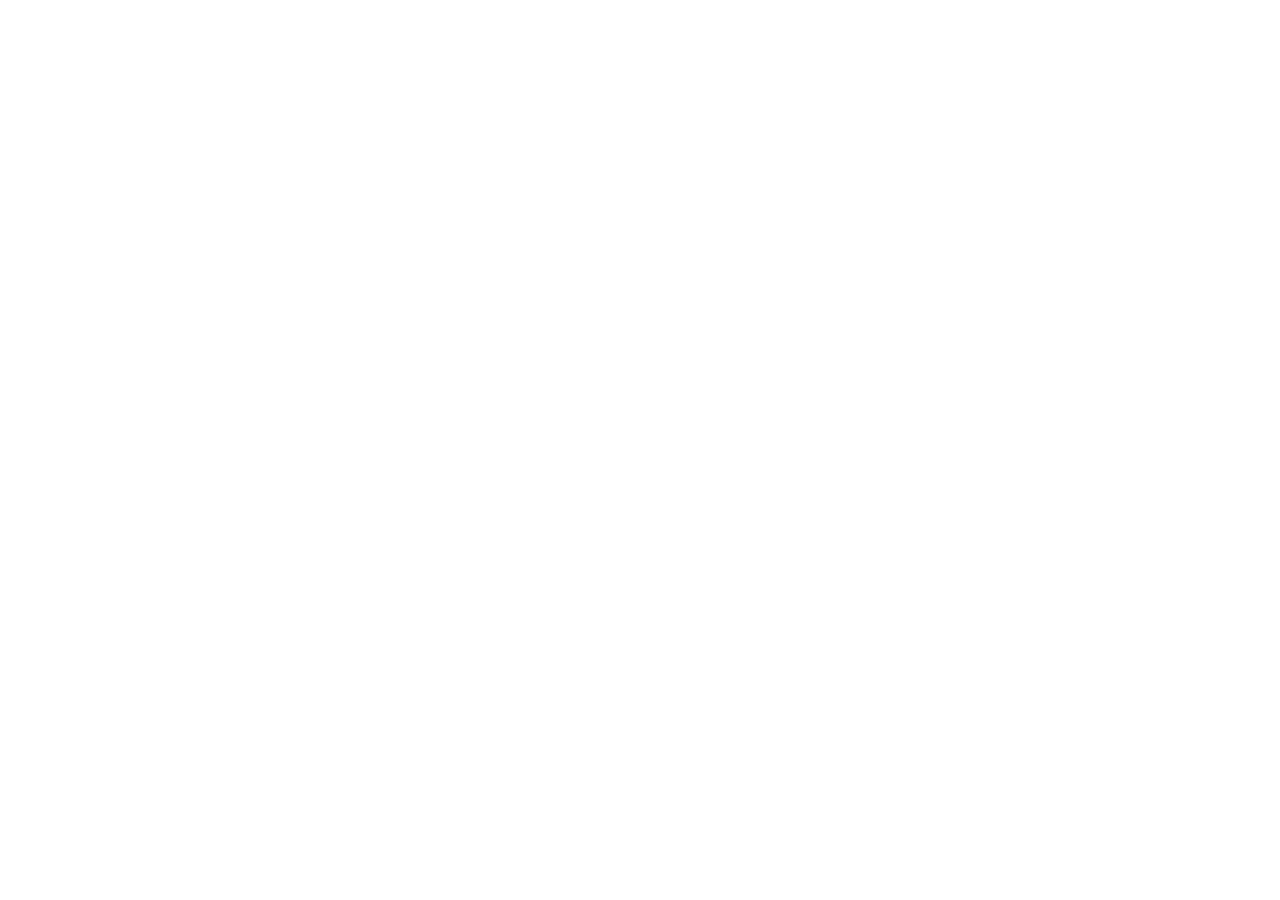
==== about-us/index.html @ 780d24a1 "Add restrained culinary category icons to Tawa menus" ====
<!doctype html><html lang="en"><head><meta charset="UTF-8"/><meta name="viewport" content="width=device-width,initial-scale=1"/><meta name="theme-color" content="#8d221a"/><meta name="description" content="Indian roots. A delicious detour. Explore Tawa Express menus, Indian fusion food and catering in Bridgeport, Connecticut."/><meta name="robots" content="noindex,nofollow"/><link rel="preconnect" href="https://fonts.googleapis.com"/><link rel="preconnect" href="https://fonts.gstatic.com" crossorigin/><link href="https://fonts.googleapis.com/css2?family=Passion+One:wght@400;700&family=Sora:wght@400;500;600;700&display=swap" rel="stylesheet"/><title>Tawa Express · Indian Fusion in Bridgeport</title>  <script type="module" crossorigin src="/tawa-express-redesign/assets/index-DstGvZ-7.js"></script>
  <link rel="stylesheet" crossorigin href="/tawa-express-redesign/assets/index-yvN5nyRz.css">
</head><body><div id="root"></div></body></html>
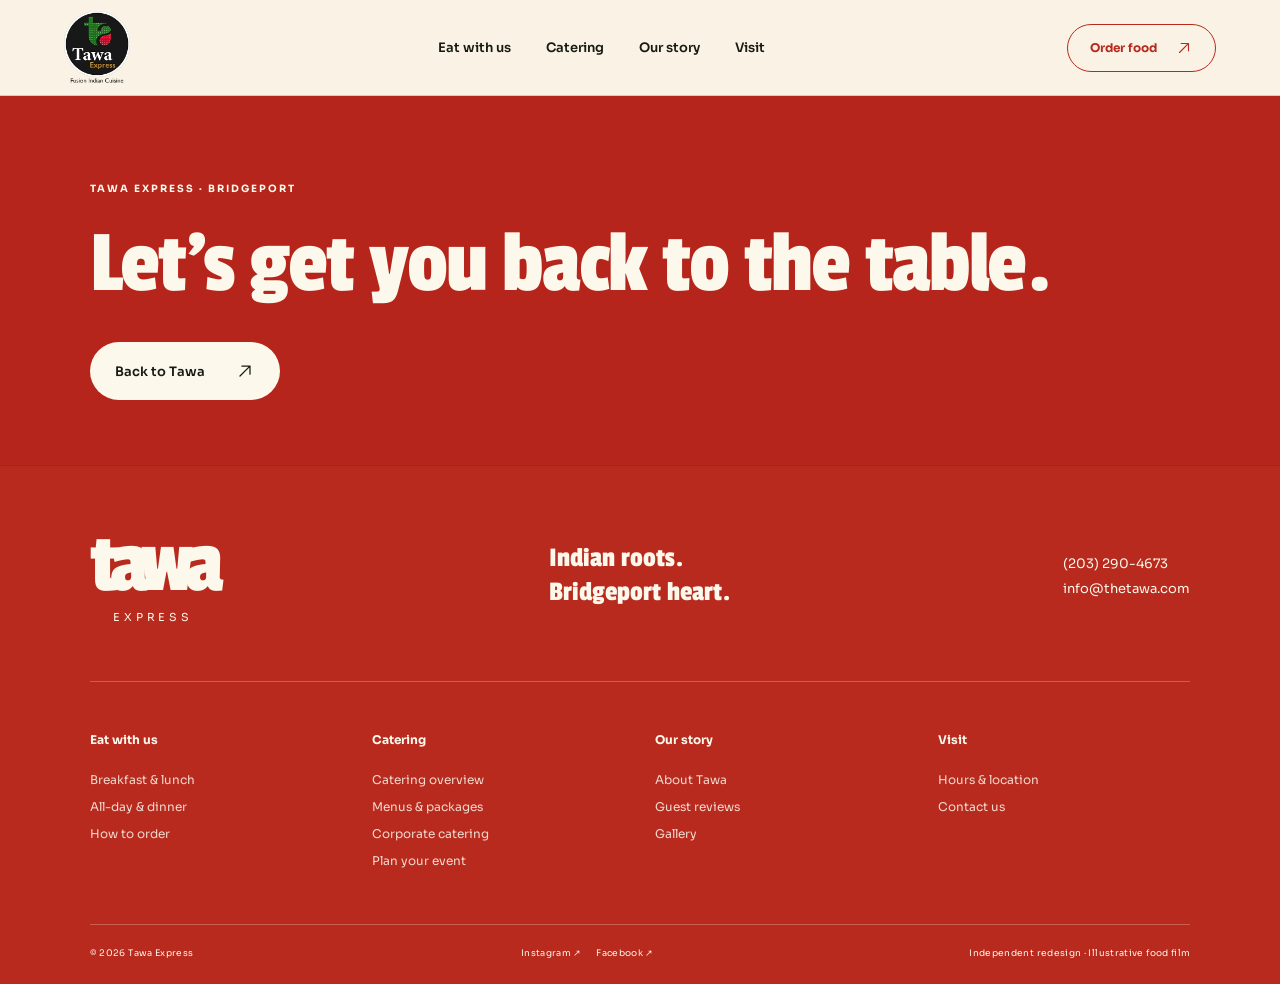
==== commit 2e1ab69f: "Fix reliable mobile scroll film loading" ====
--- a/about-us/index.html
+++ b/about-us/index.html
@@ -1,3 +1,3 @@
-<!doctype html><html lang="en"><head><meta charset="UTF-8"/><meta name="viewport" content="width=device-width,initial-scale=1"/><meta name="theme-color" content="#8d221a"/><meta name="description" content="Indian roots. A delicious detour. Explore Tawa Express menus, Indian fusion food and catering in Bridgeport, Connecticut."/><meta name="robots" content="noindex,nofollow"/><link rel="preconnect" href="https://fonts.googleapis.com"/><link rel="preconnect" href="https://fonts.gstatic.com" crossorigin/><link href="https://fonts.googleapis.com/css2?family=Passion+One:wght@400;700&family=Sora:wght@400;500;600;700&display=swap" rel="stylesheet"/><title>Tawa Express · Indian Fusion in Bridgeport</title>  <script type="module" crossorigin src="/tawa-express-redesign/assets/index-DstGvZ-7.js"></script>
-  <link rel="stylesheet" crossorigin href="/tawa-express-redesign/assets/index-yvN5nyRz.css">
+<!doctype html><html lang="en"><head><meta charset="UTF-8"/><meta name="viewport" content="width=device-width,initial-scale=1"/><meta name="theme-color" content="#8d221a"/><meta name="description" content="Indian roots. A delicious detour. Explore Tawa Express menus, Indian fusion food and catering in Bridgeport, Connecticut."/><meta name="robots" content="noindex,nofollow"/><link rel="preconnect" href="https://fonts.googleapis.com"/><link rel="preconnect" href="https://fonts.gstatic.com" crossorigin/><link href="https://fonts.googleapis.com/css2?family=Passion+One:wght@400;700&family=Sora:wght@400;500;600;700&display=swap" rel="stylesheet"/><title>Tawa Express · Indian Fusion in Bridgeport</title>  <script type="module" crossorigin src="/assets/index-CbA9lvms.js"></script>
+  <link rel="stylesheet" crossorigin href="/assets/index-DuDXjA_7.css">
 </head><body><div id="root"></div></body></html>
--- a/assets/index-DuDXjA_7.css
+++ b/assets/index-DuDXjA_7.css
@@ -0,0 +1 @@
+.guest-proof{position:relative;isolation:isolate;overflow:hidden;padding:62px 4.5% 35px;background:radial-gradient(ellipse at 50% 56%,#eee2c96b,transparent 65%),#fcf8ec;color:#173628;scroll-margin-top:95px}.proof-heading{text-align:center;position:relative;z-index:1}.proof-heading .eyebrow{color:#866349;font-size:11px;margin-bottom:19px;letter-spacing:.24em}.proof-heading h2{font:400 clamp(52px,5.4vw,86px)/.92 "Passion One",Impact,sans-serif;letter-spacing:-.02em;color:#172319}.proof-heading>p:last-child{font-size:16px;line-height:1.6;margin:22px auto 0;max-width:550px;color:#4e4b3e}.proof-mobile-break{display:none}.proof-spice{position:absolute;left:-28px;top:90px;width:185px;height:280px;stroke:#a0804d;stroke-width:1.3;opacity:.24;transform:rotate(15deg);z-index:-1}.proof-stamp{position:absolute;right:5%;top:85px;transform:rotate(8deg);color:#a38050;text-align:center;opacity:.7}.proof-stamp span{font-size:11px;letter-spacing:.05em}.proof-stamp strong{font:400 34px/.95 Passion One,sans-serif;display:block;margin:9px 0}.proof-stamp i{display:block;font-style:normal;font-size:8px;letter-spacing:.16em;border-top:1px solid #a3805055;padding-top:10px}.proof-summary{display:flex;align-items:center;justify-content:center;gap:28px;margin:28px auto 35px;position:relative;z-index:1}.proof-people{display:flex;align-items:center;padding-right:27px;border-right:1px solid #b09c7540}.guest-avatar{display:grid;place-items:center;flex-shrink:0;width:46px;height:46px;border-radius:50%;overflow:hidden;background:#e8deca;color:#173628;font-size:12px;border:2px solid #fcf8ec}.guest-avatar img{width:100%;height:100%;object-fit:cover}.proof-people .guest-avatar+.guest-avatar{margin-left:-12px}.proof-people>span:last-child{font-size:10px;line-height:1.4;margin-left:12px;color:#5b584c}.proof-rating{display:flex;align-items:center;gap:12px;min-height:48px}.proof-star{font-size:29px;color:#bd851b}.proof-rating>strong{font-size:28px;letter-spacing:-.06em}.proof-rating strong small{font-size:11px;letter-spacing:0;margin-left:3px}.proof-rating>span:not(.proof-star){font-size:11px;line-height:1.6}.proof-rating>span small{display:block;font-size:9px;color:#686152}.proof-carousel{position:relative;outline-offset:5px}.proof-deck{display:grid;grid-template-columns:1fr 1.28fr 1fr;gap:24px;align-items:center;max-width:1300px;margin:auto;padding:6px 10px 15px}.guest-card{position:relative;margin:0;border:1px solid #bfae8e45;border-radius:22px;background:#fffdf680;padding:25px 30px;min-width:0;min-height:280px;opacity:.65;transform:scale(.94);transition:transform .45s,opacity .45s,box-shadow .45s}.guest-card.is-active{opacity:1;transform:none;background:#fffdf8;box-shadow:0 14px 50px #6a49210c;padding:30px 37px;min-height:342px;border-color:#c1ac8545}.guest-card-top{display:flex;align-items:center;justify-content:space-between;color:#a16d4f}.guest-card-top>span:last-child{font-size:9px;letter-spacing:.12em}.guest-quote-mark{font:400 62px/.8 Passion One,sans-serif;color:#c16e58}.guest-topic{text-transform:uppercase;font-size:8px!important;letter-spacing:.15em;line-height:1.5!important;margin:14px 0!important;color:#8d573c}.guest-card blockquote{font:500 clamp(20px,1.8vw,28px)/1.35 "Sora",sans-serif;letter-spacing:-.035em;margin:0 0 25px;color:#24352a;min-height:75px}.guest-card.is-active blockquote{font-size:clamp(25px,2.25vw,35px);line-height:1.25;min-height:95px;font-weight:600}.guest-card figcaption{display:flex;align-items:center;gap:12px}.guest-card figcaption strong{font-size:12px;font-weight:600;display:block}.guest-card figcaption div>span{display:block;font-size:10px;margin-top:5px;line-height:1.4;color:#746553}.guest-source{display:flex;align-items:center;justify-content:space-between;border-top:1px solid #bfae8e35;margin-top:20px;padding-top:16px;font-size:10px;min-height:38px;color:#8b3627}.guest-card:not(.is-active) .guest-source{pointer-events:none}.proof-controls{display:flex;justify-content:center;align-items:center;gap:28px;margin:12px 0 20px}.proof-controls>button{width:44px;height:44px;border:1px solid #bfae8e45;border-radius:50%;display:grid;place-items:center;background:#f0e6d2;color:#173628}.proof-controls>button:hover{background:#e5d5b8}.proof-pagination{display:flex;gap:2px}.proof-pagination button{width:32px;height:44px;padding:0;border:0;background:none;display:grid;place-items:center}.proof-pagination span{width:9px;height:9px;border-radius:50%;background:#d9c9aa;transition:transform .2s,background .2s}.proof-pagination [aria-pressed=true] span{background:#b82a1e;transform:scale(1.3)}.proof-footnote{display:flex;justify-content:space-between;align-items:center;gap:30px;border-top:1px solid #b09c7540;padding-top:23px;max-width:1280px;margin:auto}.proof-footnote>p{font-size:10px;max-width:510px;line-height:1.65;color:#716551}.proof-footnote>div{display:flex;gap:25px;flex-shrink:0}.proof-footnote a{display:flex;gap:8px;align-items:center;font-size:11px;min-height:44px;text-decoration:underline;text-underline-offset:4px}.portrait-demo{margin:45px auto 10px;padding:25px;border:2px dashed #a38050;max-width:720px;background:#f5ebd9}.portrait-demo h3{font-size:22px}.portrait-demo p:not(.eyebrow){font-size:13px;margin:16px 0}.portrait-demo img{width:100%;margin:20px 0;border-radius:14px}.portrait-demo small{font-size:11px}@media(prefers-reduced-motion:no-preference){.proof-arrived .is-active{animation:guest-arrival .6s ease both}@keyframes guest-arrival{0%{opacity:.4;translate:0 15px}to{opacity:1;translate:0 0}}}@media(max-width:1000px){.proof-stamp{right:3%;top:120px}.proof-stamp strong{font-size:25px}.proof-spice{width:130px;left:-40px}.proof-deck{gap:12px;padding-inline:0}.guest-card{padding:22px 18px}.guest-card.is-active{padding:28px 25px}.guest-card figcaption{gap:8px}.guest-card figcaption div>span{font-size:9px}}@media(max-width:760px){.guest-proof{padding:42px 0 25px;scroll-margin-top:95px}.proof-heading{padding:0 7%}.proof-heading h2{font-size:clamp(48px,12.6vw,72px)}.proof-heading .eyebrow{font-size:9px;margin-bottom:16px}.proof-heading>p:last-child{font-size:13px;max-width:320px;margin-top:18px}.proof-mobile-break{display:block}.proof-stamp{display:none}.proof-spice{top:110px;left:-57px;width:120px;opacity:.18}.proof-summary{gap:15px;margin:24px auto;flex-wrap:wrap;padding:0 5%}.proof-people{padding-right:15px}.proof-people>.guest-avatar{width:32px;height:32px;font-size:9px}.proof-people>span:last-child{display:none}.proof-rating{gap:8px}.proof-rating>strong{font-size:23px}.proof-star{font-size:23px}.proof-rating>span:not(.proof-star){font-size:9px}.proof-rating>span small{font-size:8px}.proof-rating>svg{display:none}.proof-deck{display:flex;gap:0;position:relative;max-width:100%;padding:8px 0 15px;align-items:center;justify-content:center}.guest-card.is-active{width:85%;min-height:352px;padding:29px 26px;z-index:2;border-radius:19px}.guest-card:not(.is-active){position:absolute;width:85%;min-height:310px;z-index:0;opacity:.38;pointer-events:none}.guest-card.is-before{left:-80%;transform:scale(.96)}.guest-card.is-after{right:-80%;transform:scale(.96)}.guest-card.is-active blockquote{font-size:28px;min-height:100px}.guest-card figcaption div>span{font-size:10px}.guest-topic{font-size:8px!important}.proof-controls{margin-top:8px;gap:23px}.proof-footnote{display:block;margin:0 7%;padding-top:20px}.proof-footnote>p{font-size:10px}.proof-footnote>div{justify-content:space-between;gap:10px;margin-top:12px}.proof-footnote a{font-size:11px}.portrait-demo{margin-inline:6%;padding:20px}.portrait-demo h3{font-size:20px}}@media(max-width:360px){.proof-summary{gap:10px}.proof-people{padding-right:10px}.proof-people>.guest-avatar{width:28px;height:28px}.guest-card.is-active{padding:25px 23px}.guest-card.is-active blockquote{font-size:25px}}@media(prefers-reduced-motion:reduce){.guest-card,.proof-pagination span{transition:none}}.guest-proof{scroll-margin-top:0}.guest-provenance{border-top:1px solid #bfae8e35;margin-top:20px;padding-top:8px}.guest-provenance summary{font-size:10px;min-height:38px;color:#8b3627}.guest-provenance p{font-size:11px;line-height:1.6;margin:10px 0 0}.guest-card:not(.is-active) .guest-provenance{pointer-events:none}:root{font-family:Sora,sans-serif;color:#42251f;background:#faf2e3;font-synthesis:none;--red:#8d221a;--cream:#faf2e3;--line:#42251f30;--serif:"Sora",Arial,sans-serif}*{box-sizing:border-box}html{scroll-behavior:smooth;scroll-padding-top:115px}body{margin:0}a{color:inherit;text-decoration:none}button,input,select,textarea{font:inherit}button,a,input,select,textarea{-webkit-tap-highlight-color:transparent}button{cursor:pointer}button,a{touch-action:manipulation}button{color:inherit}img{display:block;max-width:100%}h1,h2,h3,p{margin:0}p{line-height:1.7}h1,h2,h3{font-weight:500}h1,h2{font-family:var(--serif);letter-spacing:-.055em;line-height:1.05}h2{font-size:clamp(36px,4.5vw,70px)}h3{font-size:23px;line-height:1.3}em{font-weight:500}p+p{margin-top:18px}a:focus-visible,button:focus-visible{outline:3px solid #ce631c;outline-offset:5px}input:focus,textarea:focus,select:focus{outline:2px solid var(--red);outline-offset:3px}.sr-only{position:absolute;width:1px;height:1px;overflow:hidden;clip-path:inset(50%)}.skip{position:fixed;top:-70px;left:20px;background:#fff;padding:14px;z-index:100}.skip:focus{top:10px}.eyebrow{text-transform:uppercase;letter-spacing:.16em;font-size:10px;font-weight:700;margin-bottom:22px;line-height:1.5}.header{height:100px;display:flex;align-items:center;justify-content:space-between;padding:12px 5%;position:sticky;top:0;background:#faf2e3f5;-webkit-backdrop-filter:blur(18px);backdrop-filter:blur(18px);z-index:20;border-bottom:1px solid var(--line)}.brand{width:72px;height:76px;display:flex;align-items:center}.brand img{width:66px;max-height:76px;object-fit:contain}.header nav{display:flex;align-items:center;gap:35px;font-size:13px;font-weight:600}.nav-group{position:relative;padding:22px 0}.dropdown{position:absolute;top:60px;left:-24px;min-width:235px;padding:12px 20px;background:var(--cream);border:1px solid var(--line);box-shadow:0 15px 30px #42251f12;display:none}.dropdown a{padding:13px 0;display:flex;align-items:center;justify-content:space-between;gap:20px;border-bottom:1px solid var(--line);font-size:13px;white-space:nowrap}.dropdown a:last-child{border:0}.nav-group:hover .dropdown,.nav-group:focus-within .dropdown{display:block}.order-link{display:flex;align-items:center;gap:18px;border:1px solid var(--red);border-radius:50px;padding:14px 22px;font-size:12px;font-weight:700;color:var(--red)}.header-actions{display:flex;gap:16px;align-items:center}.menu-toggle{display:none;border:0;background:none;padding:10px}.button{border:0;background:var(--red);color:var(--cream);padding:19px 25px;display:inline-flex;align-items:center;justify-content:space-between;gap:30px;border-radius:40px;font-size:13px;font-weight:600;min-height:54px;transition:background .2s,transform .2s}.button:hover{background:#68160f;transform:translateY(-2px)}.button.light{background:var(--cream);color:var(--red)}.button.light:hover{background:#f2dbb8}.text-link{display:inline-flex;align-items:center;gap:20px;font-size:14px;font-weight:600;border-bottom:1px solid currentColor;padding:10px 0}.hero{padding:24px 5% 0;color:var(--red);overflow:hidden;--progress:0}.hero-top{display:flex;justify-content:space-between;align-items:center}.hero-top .eyebrow{margin:0}.hero-top>span{font-size:11px;letter-spacing:.02em}.hero-stage{position:relative;min-height:650px;height:calc(100svh - 205px);max-height:880px;display:flex;flex-direction:column;justify-content:center}.hero h1{font-size:clamp(72px,8.8vw,146px);line-height:.95;letter-spacing:-.055em;position:relative;z-index:2;max-width:65%;pointer-events:none}.hero h1 em{font-weight:500}.hero-food{position:absolute;width:59%;right:-5%;top:4%;height:87%;display:flex;align-items:center;justify-content:center;transform:translateY(calc(var(--progress)*-50px)) rotate(calc(var(--progress)*-5deg));will-change:transform}.food-ring{position:absolute;width:89%;aspect-ratio:1;background:#eab044;border-radius:50%;opacity:.53;transform:scale(calc(1 + var(--progress)*.08))}.hero-dish{position:relative;width:110%;max-width:none;filter:drop-shadow(0 32px 22px #42251f25);transform:rotate(-13deg) scale(1.12)}.food-caption{position:absolute;bottom:4%;right:8%;display:flex;align-items:center;gap:20px;text-align:left;font-family:var(--serif);font-style:italic;font-size:19px;transform:rotate(5deg)}.hero-bottom{position:relative;z-index:3;margin-top:35px;display:flex;flex-direction:column;align-items:flex-start;gap:22px}.hero-bottom p{font-size:13px;line-height:1.65;color:#593a2d}.hero-rail{border-top:1px solid var(--red);display:flex;align-items:center;justify-content:space-between;gap:18px;padding:22px 0;font-size:11px;text-transform:uppercase;letter-spacing:.1em}.hero-rail a{display:flex;gap:16px;align-items:center}.section{padding:110px 7%}.section-head{display:flex;align-items:flex-end;justify-content:space-between;gap:60px;margin-bottom:50px}.section-head>p{max-width:310px;font-size:14px}.flavors{background:#f4e7d1;border-top:1px solid var(--line)}.flavor-grid{display:grid;grid-template-columns:repeat(3,1fr);gap:24px}.food-card{position:relative;display:block;padding:28px 26px 32px;background:#e8d9bf;min-width:0;overflow:hidden}.tone-1{background:#dfe0c6}.tone-2{background:#ecccae}.item-no{font-size:11px;letter-spacing:.12em}.food-card img{width:100%;height:245px;object-fit:contain;transition:transform .6s}.food-card:hover img{transform:rotate(-5deg) scale(1.055)}.food-card h3{font-family:var(--serif);font-size:27px;letter-spacing:-.04em;max-width:210px}.food-card p{font-size:11px;line-height:1.6;margin-top:10px;max-width:220px}.food-card>div{position:relative}.food-card>div>svg{position:absolute;right:0;top:4px}.menu-row{display:flex;justify-content:space-between;align-items:center;gap:20px;border-top:1px solid var(--line);margin-top:34px;padding-top:24px;font-size:12px}.menu-row a{display:flex;gap:20px;align-items:center;font-weight:600}.story{display:grid;grid-template-columns:1fr 1fr;gap:10%;align-items:center}.story-photo{position:relative;aspect-ratio:.92;overflow:hidden}.story-photo img{width:100%;height:100%;object-fit:cover}.story-photo span{position:absolute;bottom:30px;left:20px;right:20px;text-align:center;color:#fff;font-family:var(--serif);font-size:28px;font-style:italic;text-shadow:0 2px 12px #000;background:#27140d70;padding:10px}.story p:not(.eyebrow){font-size:14px;max-width:460px;margin-top:24px}.story .text-link{margin-top:25px}.catering-feature{position:relative;min-height:700px;display:flex;align-items:center;padding:90px 7%;color:var(--cream);background:#371c11;isolation:isolate}.catering-feature>img{position:absolute;top:0;right:0;bottom:0;left:0;width:100%;height:100%;object-fit:cover;z-index:-2}.catering-feature:after{content:"";position:absolute;top:0;right:0;bottom:0;left:0;background:linear-gradient(90deg,#1d140cef,#20170865 75%);z-index:-1}.catering-feature h2{font-size:clamp(42px,5.4vw,82px)}.catering-feature p:not(.eyebrow){max-width:390px;font-size:14px;margin-top:24px;margin-bottom:32px}.quote{text-align:center;background:#e8d7b8}.quote blockquote{font-family:var(--serif);font-size:clamp(35px,4.2vw,66px);line-height:1.2;letter-spacing:-.035em;max-width:850px;margin:25px auto}.quote p:not(.eyebrow){font-size:11px}.quote a{display:inline-flex;align-items:center;gap:15px;font-size:12px;margin-top:25px}.visit{display:grid;grid-template-columns:1fr 1fr;gap:10%;align-items:center}.visit h2{font-size:clamp(58px,7vw,105px)}.visit-details>div{display:flex;gap:22px;border-bottom:1px solid var(--line);padding:22px 0;font-size:14px}.visit-details>div>svg{margin-top:5px;flex-shrink:0}.visit-details .button{margin-top:27px}.visit-details strong{font-weight:600}footer{background:var(--red);color:var(--cream);padding:65px 7% 25px}.footer-top{display:flex;justify-content:space-between;gap:35px;align-items:center;padding-bottom:60px;border-bottom:1px solid #faf2e344}.footer-wordmark{font-family:var(--serif);font-size:90px;letter-spacing:-.09em;line-height:.75}.footer-wordmark span{display:block;letter-spacing:.34em;font-family:Sora;font-size:11px;text-transform:uppercase;text-align:center;margin-top:14px}.footer-top>p{font-family:var(--serif);font-size:28px;font-style:italic;line-height:1.2}.footer-top>div a{display:block;font-size:13px;margin:8px 0}.footer-links{display:grid;grid-template-columns:repeat(4,1fr);gap:30px;padding:50px 0}.footer-links h3{font-size:12px;margin-bottom:19px;font-weight:700}.footer-links a{display:block;font-size:12px;opacity:.85;padding:6px 0}.fineprint{display:flex;justify-content:space-between;gap:20px;border-top:1px solid #faf2e344;padding-top:22px;font-size:9px;letter-spacing:.04em}.fineprint a{margin-left:12px}.page-intro{padding:85px 7% 65px;border-bottom:1px solid var(--line);background:#f4e7d1}.page-intro h1{font-size:clamp(52px,7.5vw,105px);max-width:1000px;color:var(--red)}.page-intro>p:not(.eyebrow){max-width:620px;margin-top:25px;font-size:16px}.page-intro .button{margin-top:30px}.menu-toolbar{padding:25px 7%;display:flex;justify-content:space-between;gap:30px;border-bottom:1px solid var(--line);align-items:center}.menu-switch{display:flex;gap:22px;font-size:13px}.menu-switch a{padding:12px 0;border-bottom:2px solid transparent}.menu-switch a[aria-current]{border-color:var(--red);font-weight:700}.search input{border:1px solid var(--line);background:none;border-radius:30px;padding:13px 20px;min-width:220px}.meal-tabs{padding:15px 7%;display:flex;gap:12px;flex-wrap:wrap}.meal-tabs button{background:transparent;border:1px solid var(--line);border-radius:30px;padding:10px 18px;text-transform:capitalize;font-size:12px}.meal-tabs button[aria-pressed=true]{background:var(--red);color:var(--cream)}.menu-layout,.package-layout{display:grid;grid-template-columns:220px 1fr;gap:65px;padding:50px 7% 100px}.menu-layout aside,.package-layout aside{align-self:start;position:sticky;top:125px;max-height:calc(100svh - 150px);overflow:auto}.menu-layout aside>a,.package-layout aside>a{display:block;font-size:12px;padding:10px 0;text-transform:capitalize;border-bottom:1px solid var(--line);line-height:1.4}.menu-category{margin-bottom:55px;scroll-margin-top:130px}.category-heading{display:flex;align-items:baseline;gap:15px;border-bottom:2px solid var(--red);padding-bottom:20px;color:var(--red)}.category-heading>span{font-size:11px}.category-heading h2{font-size:35px;letter-spacing:-.035em;text-transform:capitalize}.dish-grid{display:grid;grid-template-columns:1fr 1fr;column-gap:34px}.dish{padding:23px 0;border-bottom:1px solid var(--line)}.dish>div{display:flex;justify-content:space-between;gap:16px}.dish h3{font-size:15px;font-weight:600}.dish span{white-space:nowrap;font-size:14px}.dish p{font-size:12px;margin-top:7px;line-height:1.6;max-width:360px;color:#745a4e}.category-note{font-size:13px;margin:18px 0;max-width:730px}.source-note{font-size:11px;line-height:1.7;color:#745a4e;margin:28px 0;max-width:740px}.wide-photo{height:500px;overflow:hidden}.wide-photo img{width:100%;height:100%;object-fit:cover}.three-columns{display:grid;grid-template-columns:repeat(3,1fr);gap:40px;margin-top:48px}.three-columns article{border-top:1px solid var(--line);padding-top:25px}.three-columns article>span{font-size:11px}.three-columns h3{font-family:var(--serif);font-size:31px;margin:25px 0 15px;letter-spacing:-.035em}.three-columns p{font-size:14px;margin-bottom:20px}.tinted{background:#e8d7b8}.tinted>h2{max-width:700px}.service-list{max-width:850px;margin:40px 0}.service-list details,.order-options details{border-bottom:1px solid var(--line);padding:24px 0}summary{cursor:pointer;list-style:none;display:flex;align-items:center;justify-content:space-between;gap:25px;font-size:19px;font-weight:500}summary::-webkit-details-marker{display:none}details[open] summary svg{transform:rotate(45deg)}details p{font-size:14px;max-width:750px;margin-top:18px}details summary svg{flex-shrink:0;transition:transform .2s}.package-links{display:flex;gap:25px;padding:28px 7%;border-bottom:1px solid var(--line);flex-wrap:wrap;font-size:13px}.package-links a{display:flex;align-items:center;gap:12px}.package-layout{padding-top:60px}.package{border-top:1px solid var(--line);padding:28px 0 38px;scroll-margin-top:125px}.package h2{font-size:35px;text-transform:capitalize;margin-bottom:22px}.package p{font-size:14px;white-space:pre-line;max-width:700px}.package .eyebrow{margin-bottom:10px}.measure{max-width:630px;margin:25px 0}.voices blockquote{margin:0;font-family:var(--serif);font-size:27px;line-height:1.3}.voices cite{display:block;font-family:Sora;font-style:normal;font-size:11px;margin-top:22px}.contact-layout{display:grid;grid-template-columns:1fr 1.3fr;gap:10%}.contact-layout h2{font-size:42px}.contact-layout>div>p:not(.eyebrow){margin-top:30px;font-size:14px}.contact-layout .text-link{display:flex;width:fit-content}.inquiry label{display:block;font-size:12px;font-weight:500}.inquiry input:not([type=checkbox]),.inquiry select,.inquiry textarea{display:block;width:100%;border:0;border-bottom:1px solid #42251f66;background:#f4e7d188;padding:15px 12px;border-radius:0;margin:10px 0 25px;color:inherit}.inquiry textarea{resize:vertical}.form-pair{display:grid;grid-template-columns:1fr 1fr;gap:25px}.inquiry fieldset{border:1px solid var(--line);padding:20px;margin:10px 0 30px;display:grid;grid-template-columns:1fr 1fr;gap:12px}.inquiry legend{font-size:12px;padding:0 8px}.inquiry fieldset label{display:flex;align-items:center;gap:10px;min-height:30px}.inquiry input[type=checkbox]{accent-color:var(--red);width:18px;height:18px}.email-draft{padding:25px;background:#e8d7b8;margin-top:25px}.email-draft pre{white-space:pre-wrap;font-family:inherit;font-size:13px;line-height:1.6}.email-draft p{font-size:12px;margin-top:20px}.photo-grid{display:grid;grid-template-columns:repeat(3,1fr);gap:22px;margin-bottom:40px}.photo-grid button{padding:0;border:0;background:#e8d7b8;position:relative;aspect-ratio:1;overflow:hidden}.photo-grid img{width:100%;height:100%;object-fit:cover;transition:transform .4s}.photo-grid button:hover img{transform:scale(1.04)}.photo-grid svg{position:absolute;bottom:16px;right:16px;color:#fff;filter:drop-shadow(0 1px 3px #000)}.lightbox{position:fixed;top:0;right:0;bottom:0;left:0;background:#1a0d08ee;z-index:100;display:flex;justify-content:center;align-items:center;padding:65px 30px}.lightbox img{max-height:85svh;object-fit:contain}.lightbox button{position:absolute;right:25px;top:20px;color:#fff;background:none;border:0;padding:10px}.order-options{max-width:1050px}.order-options>div{padding:20px 0 45px;border-bottom:1px solid var(--line);margin-bottom:40px}.order-options h2{font-size:40px;margin:15px 0 30px}.order-options .package-links{padding:0;border:0}.order-options p{font-size:14px;margin-top:20px}.mobile-menu{position:fixed;top:0;right:0;bottom:0;left:0;z-index:50;background:var(--red);color:var(--cream);padding:60px 7% 40px;overflow:auto;display:grid;grid-template-columns:1fr 1fr;gap:30px}.mobile-menu>.eyebrow{grid-column:1/-1}.mobile-menu h2{font-size:34px;margin-bottom:14px}.mobile-menu a{display:flex;gap:10px;align-items:center;justify-content:space-between;padding:12px 0;font-size:13px;border-bottom:1px solid #faf2e333}.close-menu{position:absolute;right:20px;top:17px;border:0;background:none;color:inherit;padding:10px}.menu-call{grid-column:1/-1;width:fit-content}[data-reveal]{opacity:1}@media(prefers-reduced-motion:no-preference){[data-reveal]{transition:opacity .75s,transform .75s}[data-reveal]:not(.visible){opacity:.35;transform:translateY(22px)}}@media(min-width:1500px){.hero-stage{min-height:740px}.hero-food{right:0;width:55%}}@media(max-width:1000px){.header nav{gap:22px}.hero-stage{min-height:600px}.hero h1{font-size:10.1vw}.hero-food{width:65%;right:-13%;top:4%}.food-card{padding:20px}.food-card img{height:180px}.food-card h3{font-size:23px;max-width:160px}.food-card>div>svg{width:20px}.section{padding:80px 6%}.section-head{gap:35px}.menu-layout,.package-layout{gap:35px;grid-template-columns:175px 1fr}.dish-grid{grid-template-columns:1fr}.contact-layout{gap:6%}.header .order-link{padding:13px 16px}.three-columns{gap:25px}}@media(max-width:720px){html{scroll-padding-top:90px}.header{height:82px;padding:7px 5%}.brand{width:53px;height:64px}.brand img{max-height:63px;width:52px}.header nav{display:none}.header-actions{gap:6px}.header .order-link{font-size:11px;padding:12px 16px;gap:12px}.menu-toggle{display:block}.hero{padding:20px 5% 0}.hero-top{display:block}.hero-top .eyebrow{font-size:8px;letter-spacing:.12em}.hero-top>span{display:none}.hero-stage{height:auto;min-height:740px;max-height:none;justify-content:flex-start;padding-top:26px}.hero h1{font-size:clamp(60px,15.6vw,100px);max-width:100%;line-height:.96;z-index:3}.hero-food{top:205px;right:-18%;width:107%;height:335px;transform:translateY(calc(var(--progress)*-14px)) rotate(calc(var(--progress)*-5deg))}.hero-dish{width:105%;transform:rotate(-13deg) scale(1)}.food-ring{width:78%}.food-caption{right:18%;bottom:-4px;font-size:14px;gap:14px}.food-caption svg{width:18px}.hero-bottom{margin-top:318px;gap:18px}.hero-bottom p{font-size:12px}.hero-bottom .button{width:100%;justify-content:center}.hero-rail{margin-top:25px;padding:18px 0;font-size:8px;gap:10px;letter-spacing:.03em;flex-wrap:wrap}.hero-rail a{width:100%;justify-content:center;margin-top:7px;padding:6px}.section{padding:65px 6%}.section-head{display:block;margin-bottom:32px}.section-head>p{margin-top:23px;font-size:14px}.eyebrow{font-size:9px;margin-bottom:16px}h2{font-size:40px}.flavor-grid{grid-template-columns:1fr;gap:18px}.food-card{padding:24px;display:grid;grid-template-columns:1fr 1fr;align-items:center;min-height:215px}.food-card .item-no{position:absolute;top:18px;left:20px}.food-card img{width:115%;height:160px;max-width:none;grid-column:1;grid-row:1}.food-card>div{padding-left:15px}.food-card h3{font-size:24px;max-width:150px}.food-card p{font-size:10px;margin-top:13px}.food-card>div>svg{position:static;margin-top:15px}.menu-row{display:block;font-size:11px}.menu-row>a{margin-top:20px;justify-content:space-between;min-height:35px}.story{grid-template-columns:1fr;gap:35px}.story-photo{aspect-ratio:1.12}.story-photo span{font-size:25px}.story p:not(.eyebrow){font-size:14px}.catering-feature{padding:65px 6%;min-height:600px}.catering-feature:after{background:#20140dcc}.catering-feature h2{font-size:45px}.catering-feature p:not(.eyebrow){font-size:14px;max-width:320px}.quote blockquote{font-size:37px}.visit{grid-template-columns:1fr;gap:24px}.visit h2{font-size:62px}.visit-details>div{font-size:13px}.visit-details .button{width:100%}footer{padding:50px 6% 25px}.footer-top{flex-wrap:wrap;gap:32px;padding-bottom:35px}.footer-wordmark{font-size:72px}.footer-top>p{font-size:24px}.footer-top>div{width:100%}.footer-links{grid-template-columns:1fr 1fr;gap:32px;padding:38px 0}.fineprint{flex-wrap:wrap;line-height:1.6;font-size:9px}.fineprint>span:last-child{width:100%}.fineprint a{margin-left:0;margin-right:10px}.page-intro{padding:55px 6% 45px}.page-intro h1{font-size:52px}.page-intro>p:not(.eyebrow){font-size:14px;margin-top:20px}.menu-toolbar{padding:16px 6%;display:block}.menu-switch{justify-content:space-between;gap:12px;font-size:12px}.search input{margin-top:14px;width:100%;min-width:0}.meal-tabs{padding:15px 6%;gap:8px}.meal-tabs button{font-size:11px;padding:10px 12px}.menu-layout,.package-layout{display:block;padding:25px 6% 60px}.menu-layout aside,.package-layout aside{position:static;display:flex;gap:8px;overflow:auto;max-height:none;margin-bottom:40px;padding-bottom:12px;scrollbar-width:thin}.menu-layout aside>.eyebrow,.package-layout aside>.eyebrow{display:none}.menu-layout aside>a,.package-layout aside>a{white-space:nowrap;border:1px solid var(--line);border-radius:30px;padding:11px 15px;font-size:10px}.menu-layout aside>.text-link{display:none}.category-heading{gap:10px;padding-bottom:16px}.category-heading h2{font-size:30px}.dish-grid{grid-template-columns:1fr}.dish{padding:20px 0}.dish h3{font-size:15px}.dish p{font-size:12px}.menu-category{margin-bottom:40px;scroll-margin-top:100px}.wide-photo{height:290px}.three-columns{grid-template-columns:1fr;gap:30px;margin-top:32px}.three-columns h3{margin-top:16px}.three-columns article{padding-top:20px}.service-list{margin-top:30px}summary{font-size:17px}.package-links{padding:20px 6%;gap:18px;font-size:12px}.package h2{font-size:30px}.package{scroll-margin-top:100px}.package p{font-size:13px}.contact-layout{grid-template-columns:1fr;gap:45px}.contact-layout h2{font-size:36px}.form-pair{grid-template-columns:1fr;gap:0}.inquiry fieldset{grid-template-columns:1fr}.photo-grid{grid-template-columns:1fr 1fr;gap:12px}.order-options h2{font-size:34px}.mobile-menu{padding-top:65px;gap:30px 25px}.mobile-menu h2{font-size:30px}.mobile-menu a{font-size:12px;padding:12px 0}.mobile-menu .eyebrow{margin:0}.lightbox{padding:60px 15px}}@media(max-width:720px){.food-caption{display:none}}.package summary{align-items:center}.package summary h2{margin:0;font-size:30px}.package summary .eyebrow{margin:0;flex-shrink:0}.package summary svg{flex-shrink:0}.package[open] summary{margin-bottom:25px}.package[open]{background:#f4e7d150}.package{padding:24px 18px}.package summary h2{flex:1}.package p{margin:10px 0;line-height:1.7}.package-layout aside a:hover{color:var(--red)}@media(prefers-reduced-motion:reduce){html{scroll-behavior:auto}*,*:before,*:after{animation:none!important;transition:none!important}.hero-food,.hero-dish,.food-ring{will-change:auto}.hero-food,.food-card:hover img{transform:none}[data-reveal]{opacity:1;transform:none}}:root{--film-progress:0;--film-release:0;--header-settle:0}.film-home{isolation:isolate}.film-home #root{position:relative;z-index:2}.film-home .film-background{z-index:0;pointer-events:none;height:100%;min-height:100svh}.film-background *{pointer-events:none}.film-stage{z-index:1;isolation:isolate}.film-copy,.film-rail,.film-scroll-hint,.motion-choice{z-index:3}.film-home main>section:not(.film-runway){position:relative;z-index:2}h1,h2{font-weight:600}.film-copy h1{font-weight:600!important;letter-spacing:-.055em}.film-home .film-copy h1 em{font-style:normal;color:#fff3df}.film-home{background:#1b1511}.film-home .header{position:fixed;left:0;top:0;width:100%;height:calc(116px - var(--header-settle)*32px);background:rgba(34,27,23,calc(var(--header-settle)*.97));color:#fff5e5;border-color:rgba(255,237,208,calc(var(--header-settle)*.18));-webkit-backdrop-filter:none;backdrop-filter:none;padding-top:8px;padding-bottom:8px}.film-home .brand{width:calc(78px - var(--header-settle)*20px);height:calc(90px - var(--header-settle)*22px);background:#faf2e3;border-radius:3px;justify-content:center;padding:4px}.film-home .brand img{width:100%;height:100%;object-fit:contain}.film-home .header nav{display:none}.film-home .menu-toggle{display:flex;align-items:center;gap:9px;border:1px solid #fff3df80;border-radius:30px;padding:12px 20px}.film-home .menu-toggle:after{content:"Menu";font-size:12px}.film-home .order-link{border:0;color:#fff3df;padding:14px 0}.film-background{position:fixed;top:0;right:0;bottom:0;left:0;width:100%;height:100svh;background:#17120f;z-index:0;pointer-events:none;overflow:hidden}.film-poster,.tawa-film,.film-grade{position:absolute;top:0;right:0;bottom:0;left:0;width:100%;height:100%;object-fit:cover;object-position:67% center}.tawa-film,.film-poster{filter:blur(calc(var(--film-release)*16px));transform:scale(calc(1 + var(--film-release)*.055))}.film-grade{background:linear-gradient(90deg,#120d09b0,#120d0960 42%,#120d0908 72%),linear-gradient(0deg,#130d0ac9 0%,transparent 45%,#130d0935 100%);opacity:calc(.82 + var(--film-release)*.18)}.film-runway{height:350svh;position:relative;color:#fff3df}.film-stage{height:100svh;min-height:640px;position:sticky;top:0;overflow:hidden}.film-copy{position:absolute;left:7%;top:25%;width:65%;max-width:900px}.film-copy .eyebrow{font-size:10px;letter-spacing:.2em;color:#e5c092;margin-bottom:28px}.film-copy h1{font-size:clamp(64px,7.8vw,128px);line-height:.98;letter-spacing:-.05em;font-weight:500}.film-copy h1 em{color:#e8ba80}.film-deck{font-size:16px;line-height:1.65;margin-top:28px;color:#eee3d3}.film-actions{display:flex;gap:30px;align-items:center;margin-top:30px}.film-actions .button{background:#f0d1a0;color:#302017;border-radius:3px;font-size:12px;padding:18px 24px}.film-actions .button:hover{background:#ffe3b7}.film-secondary{display:flex;align-items:center;gap:16px;font-size:12px;border-bottom:1px solid #faf2e355;padding:12px 0}.film-reveal{opacity:var(--reveal,0);transform:translateY(calc((1 - var(--reveal,0))*28px));will-change:opacity,transform;visibility:hidden}.film-rail{position:absolute;bottom:0;left:7%;right:7%;display:grid;grid-template-columns:repeat(3,1fr);border-top:1px solid #fff0d34a;min-height:92px}.film-rail>a{display:flex;gap:18px;align-items:center;padding:20px 25px;font-size:13px;border-right:1px solid #fff0d32a}.film-rail>a:first-child{padding-left:0}.film-rail>a:last-child{border:0;padding-right:0}.film-rail small{font-size:9px;color:#dcb585}.film-rail svg{margin-left:auto;flex-shrink:0}.film-scroll-hint{position:absolute;bottom:115px;left:7%;display:flex;align-items:center;gap:20px;font-size:10px;letter-spacing:.06em;opacity:calc(1 - var(--film-progress)*.7);padding:12px 0}.film-track{position:absolute;bottom:0;left:0;right:0;height:2px;background:#ffefd115}.film-track span{display:block;height:100%;width:calc(var(--film-progress)*100%);background:#e4b87d}.film-home main{position:relative;z-index:1}.film-home footer{position:relative;z-index:1;background:#53291d}.film-home .flavors{position:relative;background:#251b15e8;color:#fff0dc;border:0}.film-home .flavors .section-head{padding-bottom:45px;border-bottom:1px solid #fff1db35}.film-home .flavors .eyebrow{color:#dfb886}.film-home .food-card{background:transparent;border-right:1px solid #fff1db30;padding:0 28px 15px 0}.film-home .food-card:last-child{border:0}.film-home .food-card img{height:270px;filter:drop-shadow(0 20px 15px #0004)}.film-home .food-card h3{font-size:29px}.film-home .food-card p{color:#d6c2ae}.film-home .item-no{color:#dfb886}.film-home .menu-row{border-color:#fff1db35}.film-home .story{background:#efe2cc}.film-home .story-photo{aspect-ratio:1.05}.film-home .story-photo span{display:none}.film-home .catering-feature{min-height:680px}.film-home .quote{background:#dfc9a7}.film-home .visit{background:#f4e8d5}.film-home .flavors .section-head p{color:#d7c5b2}.film-home .mobile-menu{background:#352219}.film-runway.reduced{height:100svh;min-height:740px}.film-runway.reduced .film-stage{position:relative;height:100%;min-height:740px}.motion-choice{position:absolute;right:7%;bottom:118px;display:flex;gap:10px;align-items:center;font-size:10px;background:#1b151180;border:1px solid #fff0db50;color:#fff0db;padding:12px 15px;border-radius:4px}.film-home .skip:focus{color:#2d2015}@media(min-width:1600px){.film-copy{top:27%}}@media(max-width:900px){.film-copy{top:23%;width:78%}.film-copy h1{font-size:9vw}.film-home .food-card img{height:190px}.film-rail>a{padding:18px 16px;font-size:11px;gap:10px}.film-actions{gap:20px}.film-rail{left:6%;right:6%}}@media(max-width:720px){.film-home .header{height:calc(94px - var(--header-settle)*20px);padding:10px 5%}.film-home .brand{width:calc(56px - var(--header-settle)*9px);height:calc(70px - var(--header-settle)*13px)}.film-home .header-actions{gap:16px}.film-home .order-link{font-size:10px;gap:8px}.film-home .menu-toggle{padding:10px 12px}.film-home .menu-toggle:after{font-size:10px}.film-home .menu-toggle svg{width:18px}.film-poster,.tawa-film{object-position:68% center}.film-runway{height:330svh}.film-stage{min-height:650px}.film-copy{left:6%;right:6%;top:19%;width:auto}.film-copy .eyebrow{font-size:8px;letter-spacing:.12em;max-width:250px;margin-bottom:20px}.film-copy h1{font-size:clamp(44px,12vw,65px);line-height:1.06;text-shadow:0 2px 30px #120d0970}.film-grade{background:linear-gradient(0deg,#110c09f2,#110c0940 39%,#110c0985 75%,#110c0930)}.film-deck{font-size:13px;margin-top:20px;line-height:1.6}.film-actions{margin-top:22px;gap:18px;align-items:flex-start;flex-direction:column}.film-actions .button{padding:15px 20px;font-size:11px;min-height:48px}.film-secondary{font-size:11px;padding:8px 0}.film-rail{min-height:94px;gap:0;left:6%;right:6%}.film-rail>a{font-size:10px;padding:17px 10px;display:block;line-height:1.5}.film-rail small{display:block;margin-bottom:8px}.film-rail svg{display:none}.film-scroll-hint{bottom:106px;left:6%;font-size:9px}.film-home .food-card{border-right:0;border-bottom:1px solid #fff1db30;padding:10px 0 25px;grid-template-columns:1fr 1fr;min-height:230px}.film-home .food-card .item-no{left:0;top:0}.film-home .food-card img{height:190px}.film-home .food-card h3{font-size:27px}.film-home .food-card p{font-size:11px}.film-home .flavor-grid{gap:25px}.film-home .flavors .section-head{padding-bottom:30px}.film-home .catering-feature{min-height:570px}.motion-choice{right:6%;bottom:152px;font-size:9px;max-width:180px}.film-runway.reduced,.film-runway.reduced .film-stage{min-height:760px}.film-runway.reduced .film-copy{top:140px}}@media(max-height:720px)and (min-width:721px){.film-copy{top:20%}.film-copy h1{font-size:74px}.film-deck{font-size:13px;margin-top:18px}.film-actions{margin-top:20px}.film-copy .eyebrow{margin-bottom:18px}.film-rail{min-height:75px}.film-scroll-hint{bottom:85px}}@media(prefers-reduced-motion:reduce){.film-reveal{will-change:auto}.film-home .food-card:hover img{transform:none}}@media(max-width:720px){.film-home .film-runway:not(.reduced){height:260svh}.film-home .film-grade{background:linear-gradient(90deg,#110c09a6,#110c0940),linear-gradient(0deg,#110c09e8,transparent 45%,#110c0950)}.film-copy{isolation:isolate}.film-deck{color:#fff!important}.film-home .film-secondary{background:#19120ec9;padding:10px 12px;border-radius:3px}.film-home .film-copy h1{font-size:clamp(34px,9.8vw,52px)}.film-home .film-scroll-hint{opacity:1}.film-home .film-scroll-hint:focus-visible{outline:2px solid white}}@media(max-width:720px){.film-poster,.tawa-film{object-position:82% center}.film-stage{min-height:0}.film-copy{top:18%}.film-copy h1{font-size:clamp(40px,11vw,60px)}.film-deck{margin-top:16px}.film-actions{margin-top:18px;gap:12px}}@media(max-width:720px)and (max-height:740px){.film-copy{top:20%}.film-copy .eyebrow{margin-bottom:12px}.film-copy h1{font-size:40px}.film-deck{font-size:11px;margin-top:12px}.film-actions{flex-direction:row;gap:15px;margin-top:14px}.film-actions .button{padding:12px;font-size:10px}.film-secondary{font-size:10px;max-width:120px}.film-rail{min-height:80px}.film-scroll-hint{bottom:85px}}:root{--red:#b82a1e;--cream:#fcf8ec;--serif:"Passion One",Impact,sans-serif;font-family:Sora,Arial,sans-serif;color:#171b14;background:var(--cream)}h1,h2,.film-title{font-family:Passion One,Impact,sans-serif;font-weight:400;letter-spacing:-.025em}h3{font-family:Sora,Arial,sans-serif}em{font-style:normal}p{line-height:1.65}.eyebrow{font-family:Sora,Arial,sans-serif;letter-spacing:.2em}.button{border-radius:40px}.section{padding:80px 4.7%}.header{height:96px}.film-home .header{height:calc(104px - var(--street-header,0)*20px);background:rgba(110,20,13,calc(var(--street-header,0)*.98));border:0;padding:10px 4.7%;-webkit-backdrop-filter:none;backdrop-filter:none}.film-home .brand{width:74px;height:82px;padding:0;background:transparent;transition:none}.film-home .brand img{object-fit:contain}.film-home .header-actions{gap:20px}.film-home .order-link{background:var(--cream);color:#171b14;border-radius:40px;padding:15px 25px;min-height:48px;font-size:13px}.film-home .header nav{display:flex;font-size:13px;gap:28px}.film-home .header nav .nav-group{padding:18px 0}.film-home .dropdown{background:var(--cream);color:#171b14}.film-home .menu-toggle{display:none}.film-home .mobile-menu{background:#a92319}.street-hero{position:relative;overflow:hidden;min-height:700px;height:min(850px,100svh);background:#ae2218;color:var(--cream);padding:120px 4.7% 85px;isolation:isolate}.street-scene{position:absolute;top:0;right:0;bottom:0;left:0;width:100%;height:100%;object-fit:cover;object-position:center;z-index:-1;transform:translateY(calc(var(--street-progress,0)*22px)) scale(1.035);will-change:transform}.street-intro{position:relative;width:49%;max-width:700px}.street-intro>.eyebrow{position:absolute;top:-87px;left:115px;white-space:nowrap;font-size:10px;line-height:1.8;margin:0}.street-intro h1{font-size:clamp(76px,8.5vw,132px);line-height:.88;letter-spacing:-.028em}.street-deck{max-width:500px;font-size:16px;margin-top:22px}.street-actions{display:flex;gap:20px;align-items:center;margin-top:23px}.street-actions .button{background:var(--cream);color:#171b14;min-height:55px;font-size:14px;padding:17px 27px;gap:35px}.street-catering{display:flex;align-items:center;justify-content:space-between;gap:30px;border:1px solid var(--cream);border-radius:40px;padding:17px 25px;font-size:14px;min-height:55px}.street-rail{position:absolute;bottom:24px;left:4.7%;right:4.7%;display:flex;align-items:center;border-top:1px solid #fff6df90;padding-top:18px;gap:0;font-size:12px}.street-rail>a{padding:0 28px;border-right:1px solid #fff6df75}.street-rail>a:first-child{padding-left:0}.street-rail>a:last-child{margin-left:auto;border:0;display:flex;gap:15px;align-items:center}.film-home .flavors{background:var(--cream);color:#171b14;padding-top:34px}.film-home .flavors .section-head{border:0;padding:0;margin-bottom:30px;align-items:center;gap:60px}.flavors .section-head .eyebrow{display:none}.flavors h2{font-size:clamp(40px,4.6vw,72px);line-height:1}.film-home .flavors .section-head p{color:#262b25;max-width:460px;font-size:14px}.film-home .flavor-grid{grid-template-columns:1fr 1fr;gap:26px}.film-home .food-card{position:relative;height:330px;padding:0;border:0;border-radius:12px;overflow:hidden;display:block;background:#171b14}.film-home .food-card img{width:100%;height:100%;object-fit:cover;filter:brightness(.77);transition:transform .6s,filter .6s}.film-home .food-card:hover img{transform:scale(1.035);filter:brightness(.9)}.film-home .food-card>div{position:absolute;left:28px;bottom:24px;right:28px;color:var(--cream);text-shadow:0 2px 15px #000}.film-home .food-card h3{font-family:Passion One,Impact,sans-serif;font-size:36px;line-height:1.1}.film-home .food-card p{color:var(--cream);font-size:12px}.film-home .food-card svg{position:absolute;right:0;bottom:4px}.film-home .item-no{display:none}.film-home .menu-row{border-color:#171b1430;margin-top:28px;padding-top:22px;font-size:12px}.film-home .story{background:var(--cream)}.film-home .story h2,.film-home .catering-feature h2{font-size:clamp(48px,5.5vw,80px)}.film-home .quote{background:#b6251b;color:var(--cream)}.quote blockquote{font-family:Passion One,Impact,sans-serif;font-size:clamp(38px,5vw,68px);line-height:1.08}.film-home .visit{background:var(--cream)}.film-home footer{background:#173628;color:var(--cream)}.film-runway{height:250svh}.film-home .film-copy{top:23%;width:55%}.film-title{font-size:clamp(58px,6.3vw,94px);line-height:.95}.film-home .film-background{background:#17120f}.film-home .film-runway .eyebrow{color:#f3d0a1}.film-home .film-actions .button{border-radius:40px}.film-home .film-copy .film-deck{font-size:14px}.page-intro{background:#b6251b;color:var(--cream)}.page-intro h1{font-size:clamp(58px,7vw,105px);max-width:1000px}.page-intro .button{background:var(--cream);color:#171b14}.category-heading h2,.package h2{letter-spacing:0;font-size:40px}.menu-category,.package{scroll-margin-top:110px}.footer-wordmark{font-family:Passion One,Impact,sans-serif}[data-reveal]{transition:opacity .65s ease,transform .65s cubic-bezier(.2,.7,.2,1)}.street-hero{height:700px}.film-home .flavors h2{font-size:clamp(42px,5.4vw,78px)}.street-scene img{width:100%;height:100%;object-fit:cover;object-position:center}.page-intro h1{color:var(--cream)}@media(min-width:721px){.film-home .food-card{height:250px}.film-home .food-card:last-child img{object-position:75% 66%;transform:scale(1.2)}.film-home .food-card:last-child:hover img{transform:scale(1.23)}}@media(min-width:721px)and (max-height:760px){.street-hero{height:700px}.street-intro h1{font-size:108px}.street-deck{font-size:14px}}@media(max-width:1050px){.film-home .header nav{display:none}.film-home .menu-toggle{display:flex}.street-intro{width:56%}.street-intro h1{font-size:clamp(76px,9vw,100px)}.street-deck{font-size:14px}.street-intro>.eyebrow{left:95px}.street-actions{gap:12px}.street-actions .button,.street-catering{padding:15px 20px;font-size:12px;gap:20px}.film-home .flavors .section-head{gap:30px}}@media(max-width:720px){.section{padding:55px 6%}.film-home .header{height:80px;padding:8px 6%}.film-home .brand{width:48px;height:60px}.film-home .header-actions{gap:10px}.film-home .order-link{font-size:10px;padding:12px 15px;gap:12px;min-height:44px}.film-home .menu-toggle{padding:11px;border:1px solid #fff5e380}.street-hero{height:auto;min-height:890px;padding:112px 6% 108px;background:#b32318}.street-scene{height:52%;top:48%;object-position:75% center;transform:scale(1.02);will-change:auto;opacity:1}.street-intro{width:100%;max-width:none}.street-intro>.eyebrow{position:static;white-space:normal;font-size:8px;line-height:1.7;margin-bottom:18px;letter-spacing:.15em}.street-intro>.eyebrow br{display:none}.street-intro h1{font-size:clamp(58px,14.8vw,98px);line-height:.9;letter-spacing:-.02em}.street-deck{font-size:12px;max-width:330px;margin-top:18px}.street-actions{gap:12px;margin-top:20px}.street-actions .button,.street-catering{font-size:11px;padding:14px 19px;min-height:48px;gap:15px}.street-rail{bottom:24px;left:6%;right:6%;font-size:10px;padding-top:16px;justify-content:space-between}.street-rail>a{padding:0 12px}.street-rail>a:last-child{display:none}.street-rail>a:nth-child(3){border:0;padding-right:0}.film-home .flavors{padding-top:35px}.film-home .flavors .section-head{display:block;margin-bottom:25px}.flavors h2{font-size:42px}.film-home .flavors .section-head p{margin-top:16px;font-size:12px}.film-home .flavor-grid{grid-template-columns:1fr;gap:18px}.film-home .food-card{height:270px;min-height:0}.film-home .food-card img{height:100%;width:100%}.film-home .food-card>div{left:22px;right:22px;bottom:22px}.film-home .food-card h3{font-size:32px}.film-home .food-card p{font-size:11px}.film-home .menu-row{font-size:11px;line-height:1.7;gap:18px}.film-home .film-runway:not(.reduced){height:220svh}.film-home .film-copy{top:19%;width:auto}.film-title{font-size:clamp(48px,12vw,65px);line-height:.95}.film-home .film-copy .film-deck{font-size:12px}.film-home .story h2,.film-home .catering-feature h2{font-size:48px}.page-intro h1{font-size:54px}.category-heading h2,.package h2{font-size:32px}.film-home .film-runway.reduced .film-stage{min-height:760px}}@media(prefers-reduced-motion:reduce){.street-scene{transform:none}.food-card img,[data-reveal]{transition:none!important}[data-reveal]{opacity:1;transform:none}}@media(max-width:720px){.street-scene{right:0;bottom:0;left:0;top:0;width:100%;height:100%;transform:none}.street-scene img{object-position:center}.street-hero{background:#ae2218}}@media(max-width:360px){.street-intro h1{font-size:47px}.street-actions .button,.street-catering{font-size:10px;padding:13px 14px;gap:10px;white-space:nowrap}.street-actions svg{width:18px}.street-hero{min-height:850px}}.street-intro h1 span{display:block}.motion-opt-in{position:fixed;right:18px;bottom:18px;z-index:30;background:#fcf8ec;color:#171b14;border:1px solid #171b1430;border-radius:30px;padding:12px 18px;font:11px Sora,sans-serif;box-shadow:0 4px 20px #0002}.motion-enabled .street-scene{transform:translateY(calc(var(--street-progress,0)*42px)) scale(calc(1.035 + var(--street-progress,0)*.035))}.motion-enabled .street-intro h1 span{transform:translateY(calc(var(--street-progress,0)*-22px));will-change:transform}.motion-enabled .street-intro h1 span:nth-child(2){transform:translate(calc(var(--street-progress,0)*12px),calc(var(--street-progress,0)*-14px))}.motion-enabled .street-intro h1 span:nth-child(3){transform:translate(calc(var(--street-progress,0)*24px),calc(var(--street-progress,0)*-6px))}.motion-enabled .flavors .section-head h2{transform:translateY(calc((1 - var(--arrival,1))*28px));opacity:calc(.6 + var(--arrival,1)*.4)}.motion-enabled .film-home .food-card{transform:translateY(calc((1 - var(--arrival,1))*65px)) rotate(calc((1 - var(--arrival,1))*-1.4deg));opacity:calc(.5 + var(--arrival,1)*.5);transition:none!important}.motion-enabled .film-home .food-card:nth-child(2){transform:translateY(calc((1 - var(--arrival,1))*95px)) rotate(calc((1 - var(--arrival,1))*1.4deg))}.motion-enabled .story-photo{overflow:hidden}.motion-enabled .story-photo img{transform:translateY(calc(var(--travel,0)*25px)) scale(1.08)}.motion-enabled .catering-feature{overflow:hidden}.motion-enabled .catering-feature>img{transform:translateY(calc(var(--travel,0)*25px)) scale(1.08)}.motion-enabled .quote blockquote{transform:translateY(calc((1 - var(--arrival,1))*28px)) scale(calc(.97 + var(--arrival,1)*.03));opacity:calc(.55 + var(--arrival,1)*.45)}.motion-enabled .menu-row:before{content:"";display:block;position:absolute;inset:0 0 auto;height:1px;background:currentColor;transform:scaleX(var(--arrival,1));transform-origin:left}.menu-row{position:relative}.motion-enabled .flavors .menu-row{border-top-color:transparent}.motion-enabled [data-reveal]{transition:opacity .7s ease,transform .7s cubic-bezier(.2,.7,.2,1)!important}.motion-enabled .header:after{content:"";position:absolute;left:0;bottom:0;width:100%;height:2px;background:#e7c879;transform:scaleX(var(--reading-progress,0));transform-origin:left;pointer-events:none}@media(max-width:720px){.motion-enabled .street-scene{transform:translateY(calc(var(--street-progress,0)*18px)) scale(1.025)}.motion-enabled .street-intro h1 span:nth-child(2){transform:translateY(calc(var(--street-progress,0)*-12px))}.motion-enabled .street-intro h1 span:nth-child(3){transform:translateY(calc(var(--street-progress,0)*-5px))}.motion-enabled .film-home .food-card,.motion-enabled .film-home .food-card:nth-child(2){transform:translateY(calc((1 - var(--arrival,1))*38px))}.motion-opt-in{font-size:10px;right:12px;bottom:12px}}.street-film-background{position:fixed;top:0;right:0;bottom:0;left:0;z-index:0;pointer-events:none;overflow:hidden;background:#ad2419}.street-film-background>img,.street-film-background>video{position:absolute;top:0;right:0;bottom:0;left:0;width:100%;height:100%;object-fit:cover;object-position:center;filter:blur(calc(var(--film-release,0)*16px));transform:scale(calc(1 + var(--film-release,0)*.06))}.street-mobile-frame{display:none}.street-film-shade{position:absolute;top:0;right:0;bottom:0;left:0;background:linear-gradient(90deg,#6e130c30,transparent 65%)}.street-runway{height:310svh;position:relative;color:var(--cream)}.film-home main>.street-runway{position:relative;z-index:1}.street-runway .street-hero{position:sticky;top:0;height:100svh;min-height:0;padding:0;background:transparent;overflow:hidden;isolation:isolate}.street-runway .street-intro{position:absolute;left:4.7%;top:23%;width:49%;max-width:700px}.street-runway .street-intro>.eyebrow{position:static;margin:0 0 22px;font-size:10px;white-space:normal}.street-runway .street-intro h1{font-size:clamp(70px,8.3vw,132px)}.street-runway .street-reveal,.motion-enabled .street-runway .street-intro h1 span{opacity:var(--reveal,0);transform:translateY(calc((1 - var(--reveal,0))*30px));visibility:hidden;transition:none;will-change:transform,opacity}.street-runway .street-intro h1 span:nth-child(2){transform:translate(calc((1 - var(--reveal,0))*-28px))}.street-runway .street-intro h1 span:nth-child(3){transform:translateY(calc((1 - var(--reveal,0))*22px)) scale(calc(.96 + var(--reveal,0)*.04));transform-origin:left}.street-runway .street-rail{bottom:25px}.street-scroll-cue{position:absolute;bottom:90px;left:4.7%;font-size:10px;letter-spacing:.08em;display:flex;gap:20px;align-items:center;padding:12px 0;opacity:calc(1 - var(--street-progress,0)*.5)}.street-scroll-cue span{font-size:20px}.street-runway.reduced{height:100svh;min-height:680px}.street-runway.reduced .street-hero{position:relative;height:100%;min-height:680px}.street-runway.reduced .street-reveal{will-change:auto}.film-home .brand{width:calc(74px - var(--street-header,0)*14px);height:calc(82px - var(--street-header,0)*14px)}.motion-enabled .story>div:last-child{transform:translate(calc((1 - var(--arrival,1))*32px));opacity:calc(.4 + var(--arrival,1)*.6)}.motion-enabled .story-photo{clip-path:inset(calc((1 - var(--arrival,1))*12%) 0 0 0)}.motion-enabled .catering-feature>div{transform:translateY(calc((1 - var(--arrival,1))*34px));opacity:calc(.4 + var(--arrival,1)*.6)}.motion-enabled .visit h2{transform:translateY(calc((1 - var(--arrival,1))*25px))}.motion-enabled .visit-details>div{transform:translateY(calc((1 - var(--arrival,1))*24px));opacity:calc(.45 + var(--arrival,1)*.55)}.motion-enabled .visit-details>div:nth-child(2){transform:translateY(calc((1 - var(--arrival,1))*40px))}.motion-enabled .visit-details>div:nth-child(3){transform:translateY(calc((1 - var(--arrival,1))*56px))}@media(max-width:720px){.street-runway{height:290svh}.street-runway .street-intro{left:6%;right:6%;top:16%;width:auto}.street-runway .street-intro h1{font-size:clamp(45px,12.8vw,78px)}.street-runway .street-intro>.eyebrow{font-size:8px;margin-bottom:16px}.street-runway .street-deck{font-size:11px;max-width:310px;margin-top:16px}.street-runway .street-actions{margin-top:16px}.street-film-background>img,.street-film-background>video{object-position:82% center}.street-film-shade{background:linear-gradient(180deg,#941b12e8 0%,#941b12e0 39%,#941b1270 59%,transparent 74%,#5c100bc9 100%)}.street-scroll-cue{left:6%;bottom:73px;font-size:9px}.street-runway .street-rail{font-size:10px;bottom:22px}.film-home .header{height:calc(90px - var(--street-header,0)*14px)}.film-home .brand{width:calc(53px - var(--street-header,0)*7px);height:calc(66px - var(--street-header,0)*10px)}.motion-enabled .story>div:last-child{transform:translateY(calc((1 - var(--arrival,1))*22px))}}@media(max-height:740px){.street-runway .street-intro{top:18%}.street-runway .street-intro h1{font-size:clamp(44px,7.8vw,90px)}.street-runway .street-intro>.eyebrow{margin-bottom:14px}.street-runway .street-deck{margin-top:14px;font-size:12px}.street-runway .street-actions{margin-top:14px}}@media(max-width:720px)and (max-height:740px){.street-runway .street-intro{top:17%}.street-runway .street-intro h1{font-size:clamp(42px,12.5vw,65px)}.street-runway .street-deck{font-size:10px}.street-runway .street-actions .button,.street-runway .street-catering{padding:12px 14px;min-height:44px;font-size:10px}}@media(max-width:720px){.street-film-background>.street-poster,.street-film-background>video{display:none}.street-film-background>.street-mobile-frame{display:block;top:30%;height:70%;object-position:82% center;mask-image:linear-gradient(180deg,transparent,black 18%);-webkit-mask-image:linear-gradient(180deg,transparent,black 18%)}.street-film-shade{background:linear-gradient(180deg,#941b1240 0%,#941b1230 37%,transparent 65%,#5c100b90 100%)}}@media(max-width:720px){.street-film-shade{background:linear-gradient(180deg,#941b1240 0%,#941b1290 40%,transparent 62%,#5c100b90 100%)}.street-runway .street-catering{background:#8e1d15e8}.street-runway .street-deck{text-shadow:0 1px 8px #510d0b}}.street-scroll-cue{bottom:88px;display:grid;place-items:center;width:48px;height:48px;padding:0;color:var(--cream);opacity:calc(1 - var(--street-progress,0));transition:opacity .2s linear}.street-scroll-cue svg{animation:street-cue-drift 2.6s cubic-bezier(.45,0,.55,1) infinite}@keyframes street-cue-drift{0%{opacity:0;transform:translateY(-7px)}24%{opacity:.95}64%{opacity:.95;transform:translateY(7px)}to{opacity:0;transform:translateY(15px)}}@media(prefers-reduced-motion:reduce){html:not(.motion-enabled) .street-scroll-cue svg{animation:none}html.motion-enabled .street-scroll-cue svg{animation:street-cue-drift 2.6s cubic-bezier(.45,0,.55,1) infinite!important}}@media(max-width:720px){.street-film-background.media-failed>.street-poster{display:block}.street-film-background.media-failed>.street-mobile-frame{display:none}}.category-heading{align-items:center;gap:14px}.category-heading .menu-category-mark{display:grid;place-items:center;flex:0 0 48px;width:48px;height:48px;border:1px solid #8d221a24;border-radius:14px;background:#8d221a06;color:var(--red)}.menu-category-mark svg{display:block;width:32px;height:32px}.category-heading .category-number{font-size:10px;letter-spacing:.06em;opacity:.65;flex-shrink:0}.category-heading h2{min-width:0;text-wrap:balance}@media(max-width:700px){.category-heading{gap:11px}.category-heading .menu-category-mark{flex-basis:40px;width:40px;height:40px;border-radius:11px}.menu-category-mark svg{width:27px;height:27px}.category-heading .category-number{display:none}}
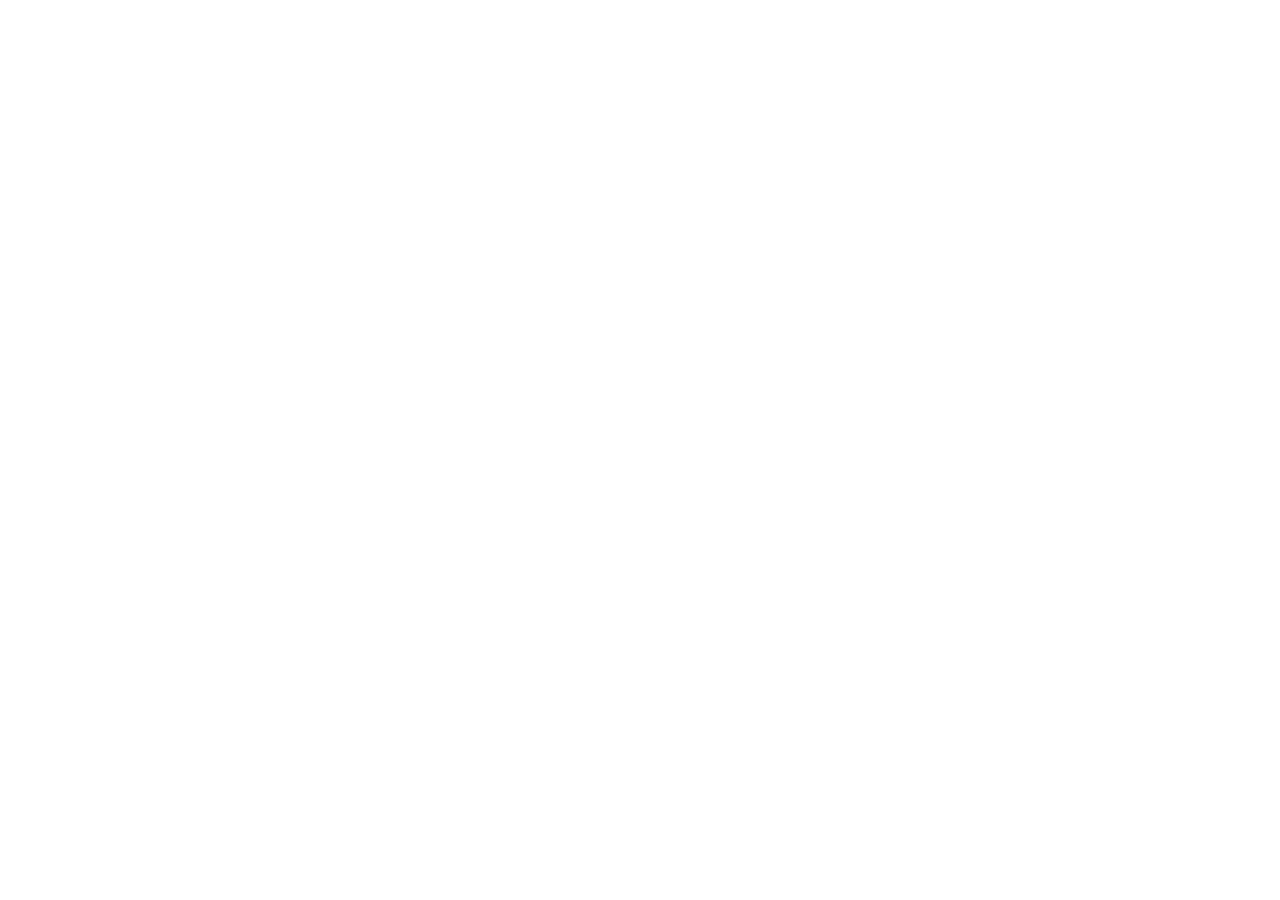
==== commit 3f2db79b: "Build Tawa with GitHub Pages asset paths" ====
--- a/about-us/index.html
+++ b/about-us/index.html
@@ -1,3 +1,3 @@
-<!doctype html><html lang="en"><head><meta charset="UTF-8"/><meta name="viewport" content="width=device-width,initial-scale=1"/><meta name="theme-color" content="#8d221a"/><meta name="description" content="Indian roots. A delicious detour. Explore Tawa Express menus, Indian fusion food and catering in Bridgeport, Connecticut."/><meta name="robots" content="noindex,nofollow"/><link rel="preconnect" href="https://fonts.googleapis.com"/><link rel="preconnect" href="https://fonts.gstatic.com" crossorigin/><link href="https://fonts.googleapis.com/css2?family=Passion+One:wght@400;700&family=Sora:wght@400;500;600;700&display=swap" rel="stylesheet"/><title>Tawa Express · Indian Fusion in Bridgeport</title>  <script type="module" crossorigin src="/assets/index-CbA9lvms.js"></script>
-  <link rel="stylesheet" crossorigin href="/assets/index-DuDXjA_7.css">
+<!doctype html><html lang="en"><head><meta charset="UTF-8"/><meta name="viewport" content="width=device-width,initial-scale=1"/><meta name="theme-color" content="#8d221a"/><meta name="description" content="Indian roots. A delicious detour. Explore Tawa Express menus, Indian fusion food and catering in Bridgeport, Connecticut."/><meta name="robots" content="noindex,nofollow"/><link rel="preconnect" href="https://fonts.googleapis.com"/><link rel="preconnect" href="https://fonts.gstatic.com" crossorigin/><link href="https://fonts.googleapis.com/css2?family=Passion+One:wght@400;700&family=Sora:wght@400;500;600;700&display=swap" rel="stylesheet"/><title>Tawa Express · Indian Fusion in Bridgeport</title>  <script type="module" crossorigin src="/tawa-express-redesign/assets/index-Df9M31ve.js"></script>
+  <link rel="stylesheet" crossorigin href="/tawa-express-redesign/assets/index-DuDXjA_7.css">
 </head><body><div id="root"></div></body></html>
